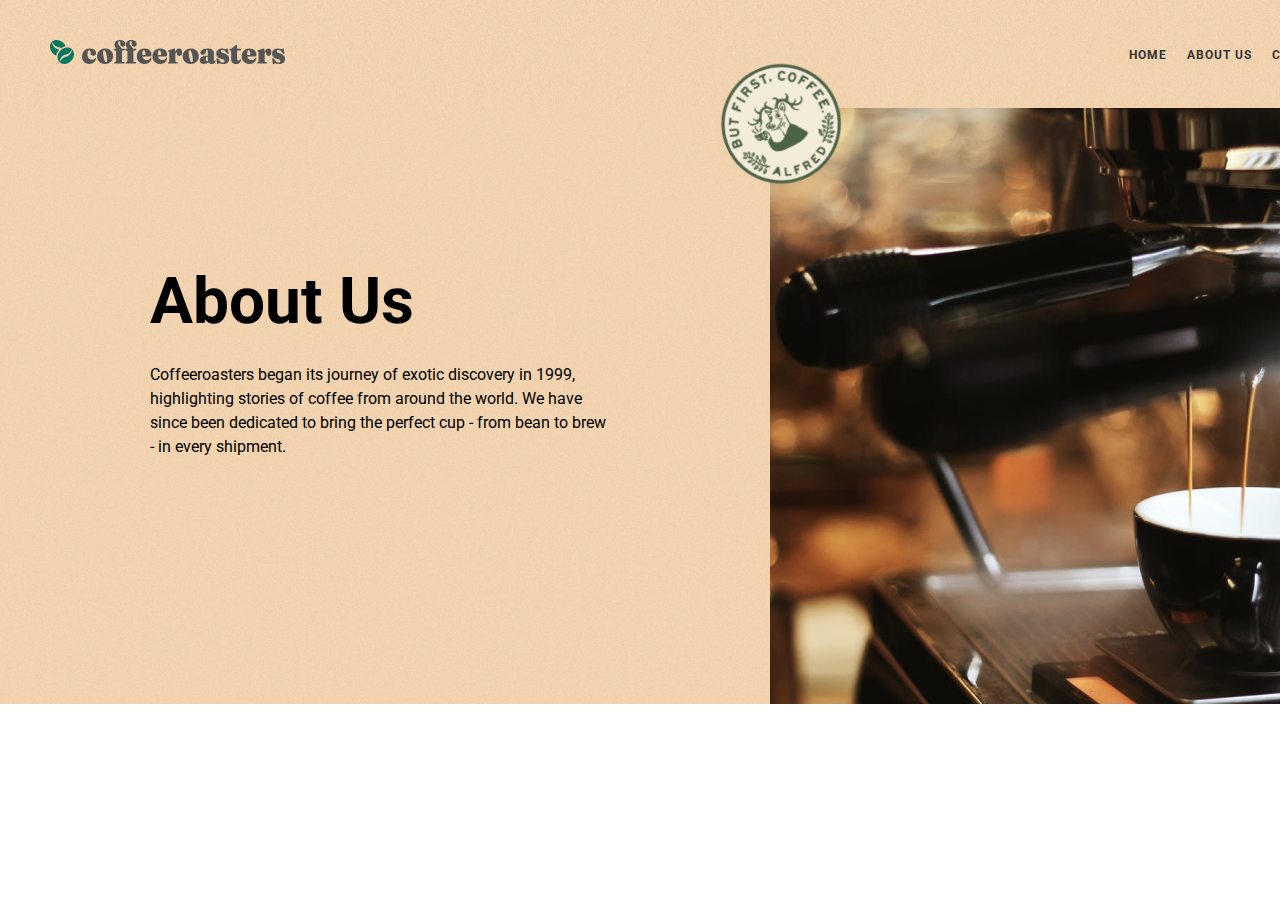
==== about.html @ d2a61e38 "new-file" ====
<!DOCTYPE html>
<html lang="en">
<head>
    <meta charset="UTF-8">
    <meta http-equiv="X-UA-Compatible" content="IE=edge">
    <meta name="viewport" content="width=device-width, initial-scale=1.0">
    <title>Coffeeroasters</title>
    <link rel="stylesheet" href="css/normalize.css">
    <link rel="stylesheet" href="css/main.css">
    <link rel="stylesheet" href="css/about.css">
</head>
<body>
    <header class="site-header">
		<div class="container">
			<div class="site-header-inner">
				<a class="logo" href="./index.html">
					<img src="images/logo.svg" width="235" height="24" alt="site logo">
				</a>
				<nav class="site-nav">
					<ul class="sitenav-list">
						<li class="sitenav-item">
							<a href="index.html">HOME</a>
						</li>
						<li class="sitenav-item">
							<a href="about.html">ABOUT US</a>
						</li>
						<li class="sitenav-item">
							<a href="#">Create your plan</a>
						</li>
					</ul>
				</nav>
			</div>
		</div>
	</header>
    <section>
        <div class="main-section">
            <div class="container">
                <div class="section-wrapper">
                    <div class="main-section-text">
                        <h1>About Us</h1>
                        <p>Coffeeroasters began its journey of exotic discovery in 1999, highlighting stories of coffee from around the world. We have since been dedicated to bring the perfect cup - from bean to brew - in every shipment.</p>
                    </div>
                    <div class="section-img about-section-img">
                        <img src="images/about-img.jpg" width="710" height="596" alt="img-header">
                        <div class="img"></div>
                    </div>
                </div>
            </div>
        </div>
    </section>
</body>
</html>
---- css/main.css ----
@import url('https://fonts.googleapis.com/css2?family=Cookie&family=Fredoka+One&family=Roboto:wght@400;500;700&display=swap');
*{
	margin: 0;
	padding: 0;
	box-sizing: border-box;
}
body{
	font-family: "Roboto","Arial", sans-serif;
	overflow-X: hidden;
}
.site-header{
	background-image: url("../images/section-bg.jpg");
}
.container{
	width: 1440px;
	margin: 0 auto;
	padding: 0 20px;
}
.site-header-inner{
	display: flex;
	justify-content: space-between;
}
.logo{
	display: block;
	padding: 40px 0 0 30px;
}
.site-nav{

}
.sitenav-list{
	list-style: none;
	display: flex;
}
.sitenav-item{
	padding: 45px 20px 45px 0;
}
.sitenav-item a{
	text-decoration: none;
	font-weight: 700;
	font-size: 12px;
	line-height: 14px;
	letter-spacing: 1px;
	text-transform: uppercase;
	color: #333333;
}
.main-section{
	background-image: url("../images/section-bg.jpg");
	background-size: contain;
	background-position: center;
}
.main-section-text{
	padding: 156px 104px 0 130px;
}
.section-wrapper{
	display: flex;
}
.section-img{
	position: relative;
	right: -60px;
	width: 710px;
	height: 696px;
}
.main-section-text h1{
	margin: 0;
	font-weight: 700;
	font-size: 64px;
	line-height: 75px;
	color: #000000
}
.main-section-text p{
	padding: 24px 0 34px 0;
	font-weight: 400;
	font-size: 16px;
	line-height: 24px;
	color: #000000;
}
.main-section-text a{
	text-decoration: none;
	padding: 16px 24px;
	position: absolute;
	width: 193px;
	height: 51px;
	background: #0A775F;
	border-radius: 100px;
	font-size: 16px;
	line-height: 19px;
	text-align: center;
	letter-spacing: 1px;
	color: #FFFFFF
}
.img{
	position: absolute;
	width: 160px;
	height:160px;
	top: 0;
	left: 0;
	transform: translate(-43% ,-40%);
	background-image: url(../images/circle.svg);
	background-size: contain;
	background-position: center;
}
.bg-img{
	z-index: 2;
	margin: 20px;
	background-image: url("../images/section-bg-blok.jpg");
	background-size: contain;
	background-position: center;
}
.section-blok h2{
	padding-top: 50px;
	text-transform: uppercase;
	font-weight: 700;
	font-size: 50px;
	line-height: 59px;
	text-align: center;
	color: #000000;
}
.section-wrapper-blok{
	width: 1114px;
	margin: 80px 143px 0 143px;
	padding-bottom: 50px;
}
.section-wrapper-blok li{
	list-style: none;
}
.section-blok-box{
	position: relative;
	display: flex;
	justify-content: center;
	align-items: center;
}
.coffe-img{
	position: absolute;
	top: -118px;
    left: -316px;
	width: 402px;
	height: 300px;
	background-image: url("../images/leaf-top-left.svg");
	background-repeat: no-repeat;
	background-size: contain;
	background-position: left;
}
.coffe-img-one{
	position: absolute;
	bottom: -164px;
    right: -524px;
	width: 477px;
	height: 300px;
	background-image: url("../images/leaf-center-right.svg");
	background-repeat: no-repeat;
	background-size: contain;
	background-position: left;
	z-index: 2;
}
.coffe-img-two{
	position: absolute;
	top: -50px;
    right: -370px;
	width: 253px;
	height: 215px;
	background-image: url("../images/leaf-center-right2.svg");
	background-repeat: no-repeat;
	background-size: contain;
	background-position: left;
}
.coffe-img-four{
	position: absolute;
	top: -40px;
    left: -374px;
	width: 316px;
	height: 269px;
	background-image: url("../images/leaf-left-bottom.svg");
	background-repeat: no-repeat;
	background-size: contain;
	background-position: left;
}
.section-blok-box img{
	width: 450px;
	height: 375px;
}
.section-blok-text h3{
	text-transform: uppercase;
	font-weight: 500;
	font-size: 48px;
	line-height: 56px;
	color: #333333;
}
.section-blok-text p{
	padding-top: 10px;
	font-weight: 400;
	font-size: 22px;
	line-height: 34px;
	color: #333333;
}
.section-blok-box:nth-child(1) .section-blok-text,
.section-blok-box:nth-child(3) .section-blok-text{
	padding: 0 94px 0 177px;
}
.section-blok-box:nth-child(2) .section-blok-text,
.section-blok-box:nth-child(4) .section-blok-text{
	padding: 0 177px 0 94px;
}
.coffe-choose-wrapper{
	height: 900px;
}
.section-coffe-choose{
	height: 703px;
	margin: 20px 20px 0 20px;
	background-image: url("../images/bg-orange.jpg");
	background-size: contain;
	background-position: center;
}
.choose-wrapper h2{
	padding-top: 50px;
	font-weight: 700;
	text-transform: uppercase;
	font-size: 50px;
	line-height: 59px;
	text-align: center;
	color: #FFFFFF;
}
.choose-blok{
	position: relative;
}
.choose-text{
	padding-top: 10px;
	width: 555px;
	margin: 0 auto;
	font-weight: 400;
	font-size: 16px;
	line-height: 28px;
	text-align: center;
	color: #FFFFFF;
	opacity: 0.8;
	}
	.choose-list{
		position: absolute;
		top: 90px;
		left: 0;
		display: flex;
		list-style: none;
	}
	.choose-item{
		position: relative;
		padding-top: 28px;
		width: 377px;
		font-weight: 500;
		font-size: 30px;
		line-height: 35px;
		color: #333333;
	}
	.choose-item:nth-child(1)::before{
		content: "";
		position: absolute;
		top: -13px;
		left: -42px;
		width: 128px;
		height: 135px;
		background-image: url("../images/text.svg");
		background-position: center;
		background-repeat: no-repeat;
		background-size: contain;
	}
	.choose-item:nth-child(2){
		margin: 0 105px;
	}
	.choose-item h3{
		padding-top: 28px;
	}
	.choose-item p{
		padding-top: 10px;
		font-weight: 400;
		font-size: 18px;
		line-height: 28px;
		color: #333333;
	}
	.section-pick{
		/* height: 703px; */
		margin: 140px 20px 50px 20px;
		background-image: url("../images/bg-green.jpg");
		background-size: contain;
		background-position: center;
	}
	.pick-text{
		text-transform: uppercase;
		padding-top: 50px;
		font-weight: 700;
		font-size: 50px;
		line-height: 59px;
		text-align: center;
		color: #fff;
	}
	.line{
		margin-top: 80px;
		display: flex;
		justify-content: space-between;
		align-items: center;
		width: 1000px;
		height: 2px;
		background-image: url("../images/line.svg");
		background-size: 950px ;
		background-position: left;
		background-repeat: no-repeat;
	}
	.line span{
		width: 60px;
		height: 60px;
		background: #F8F8F2;
		border: 4px solid #C99B67;
	}
	.section-pick-blok{
		padding-top: 50px;
		display: flex;
		justify-content: space-between;
	}
	.pick-box{
		position: relative;
		width: 433px;
		height: 396px;
		background: #F8F8F2;
		padding: 20px;
	}
	.pick-box:nth-child(3)::before{
		content: "";
		width: 191px;
		top: -50%;
		right: 20%;
		height: 129px;
		position: absolute;
		background-image: url("../images/coffe-ball.png");
		background-size: cover;
		background-position: center;
		background-repeat: no-repeat;
	}
	.pick-box span{
		display: flex;
		justify-content: flex-end;
		font-weight: 400;
		font-size: 64px;
		line-height: 75px;
		color: #333333;
		opacity: 0.8;
	}
	.pick-box p{
		padding: 0 8px 20px 0;
		font-weight: 400;
		font-size: 18px;
		line-height: 28px;
		color: #333333;
	}
	.pick-text-box{
		width: 243px;
		text-align: left;
		padding: 45px 0 10px 0;
		text-transform: uppercase;
		font-weight: 500;
		font-size: 40px;
		line-height: 47px;
		color: #333333;
	}
	.pick-blok-btn{
		display: flex;
		justify-content: center;
		align-items: center;
	}
	.pick-btn{
		display: inline-block;
		text-decoration: none;
		margin: 50px 0 60px 0;
		padding: 16px 24px;
		background: #C99B67;
		border-radius: 100px;
		font-weight: 500;
		font-size: 16px;
		line-height: 19px;
		text-align: center;
		letter-spacing: 1px;
		color: #fff;
	}
	footer{
		width: 100%;
		background-image: url("../images/footer-bg.jpg");
		background-size: contain;
		background-position: center;
	}
	.footer-blok{
		display: flex;
		justify-content:space-between;
		align-items: center;
	}
	.footer-logo{
		padding: 68px 0 68px 20px;
	}
	.footer-nav{
		list-style: none;
		display: flex;
	}
	.footer-list:nth-child(2){
		padding: 0 40px;
	}
	.footer-item{
		text-decoration: none;
		font-weight: 700;
		font-size: 16px;
		line-height: 19px;
		text-align: center;
		letter-spacing: 1px;
		text-transform: uppercase;
		color: #333333;
	}
	.social{
		display: flex;
		list-style: none;
		align-items: center;
	}
	.socil-item{
		padding-right: 30px;
	}
	.modal-window{
		position: fixed;
		top: 0;
		left: 0;
		width: 100%;
		height: 100%;
		display: none;
		justify-content: center;
		align-items: center;
		background: rgba(0, 0, 0, 0.5);
	}
	.modal-show{
		display: flex;
	}
	.modal{
		width: 563px;
		position: absolute;
		top: -100%;
		background: #F8F8F2;
		animation: anime 1.4s ;
		animation-fill-mode: forwards;
	}
	.modal-text{
		padding: 19px 0 19px 30px;
		font-size: 22px;
		line-height: 52px;
		text-transform: uppercase;
		color: #FFFFFF;
		background: #C99B67;
	}
	.modal-title h3{
		padding:  50px 30px 10px 30px;
		font-weight: 500;
		font-size: 24px;
		line-height: 34px;
	}
	.modal-title span{
		color: #0A775F;
	}
	.modal-title p{
		padding: 0 45px 0 30px;
		font-weight: 400;
		font-size: 18px;
		line-height: 26px;
		color: #333333;
		opacity: 0.8;
	}
	.modal-number{
		display: inline-block;
		padding: 63px 0 64px 30px;
		font-weight: 500;
		font-size: 24px;
		line-height: 28px;
		color: #000000;
	}
	.modal-close-btn{
		margin: 66px 0 0 212px;
		padding: 16px 24px;
		font-weight: 500;
		font-size: 20px;
		text-decoration: none;
		text-transform: uppercase;
		line-height: 23px;
		text-align: center;
		letter-spacing: 1px;
		color: #FFFFFF;
		background: #0A775F;
		border-radius: 100px;
	}
	@keyframes anime{
		100%{
		top: 23%;
		}
	}
---- css/about.css ----
*{
    margin: 0;
    padding: 0;
    box-sizing: border-box;
}
.about-section-img{
    width: 710px;
    height: 596px;
}
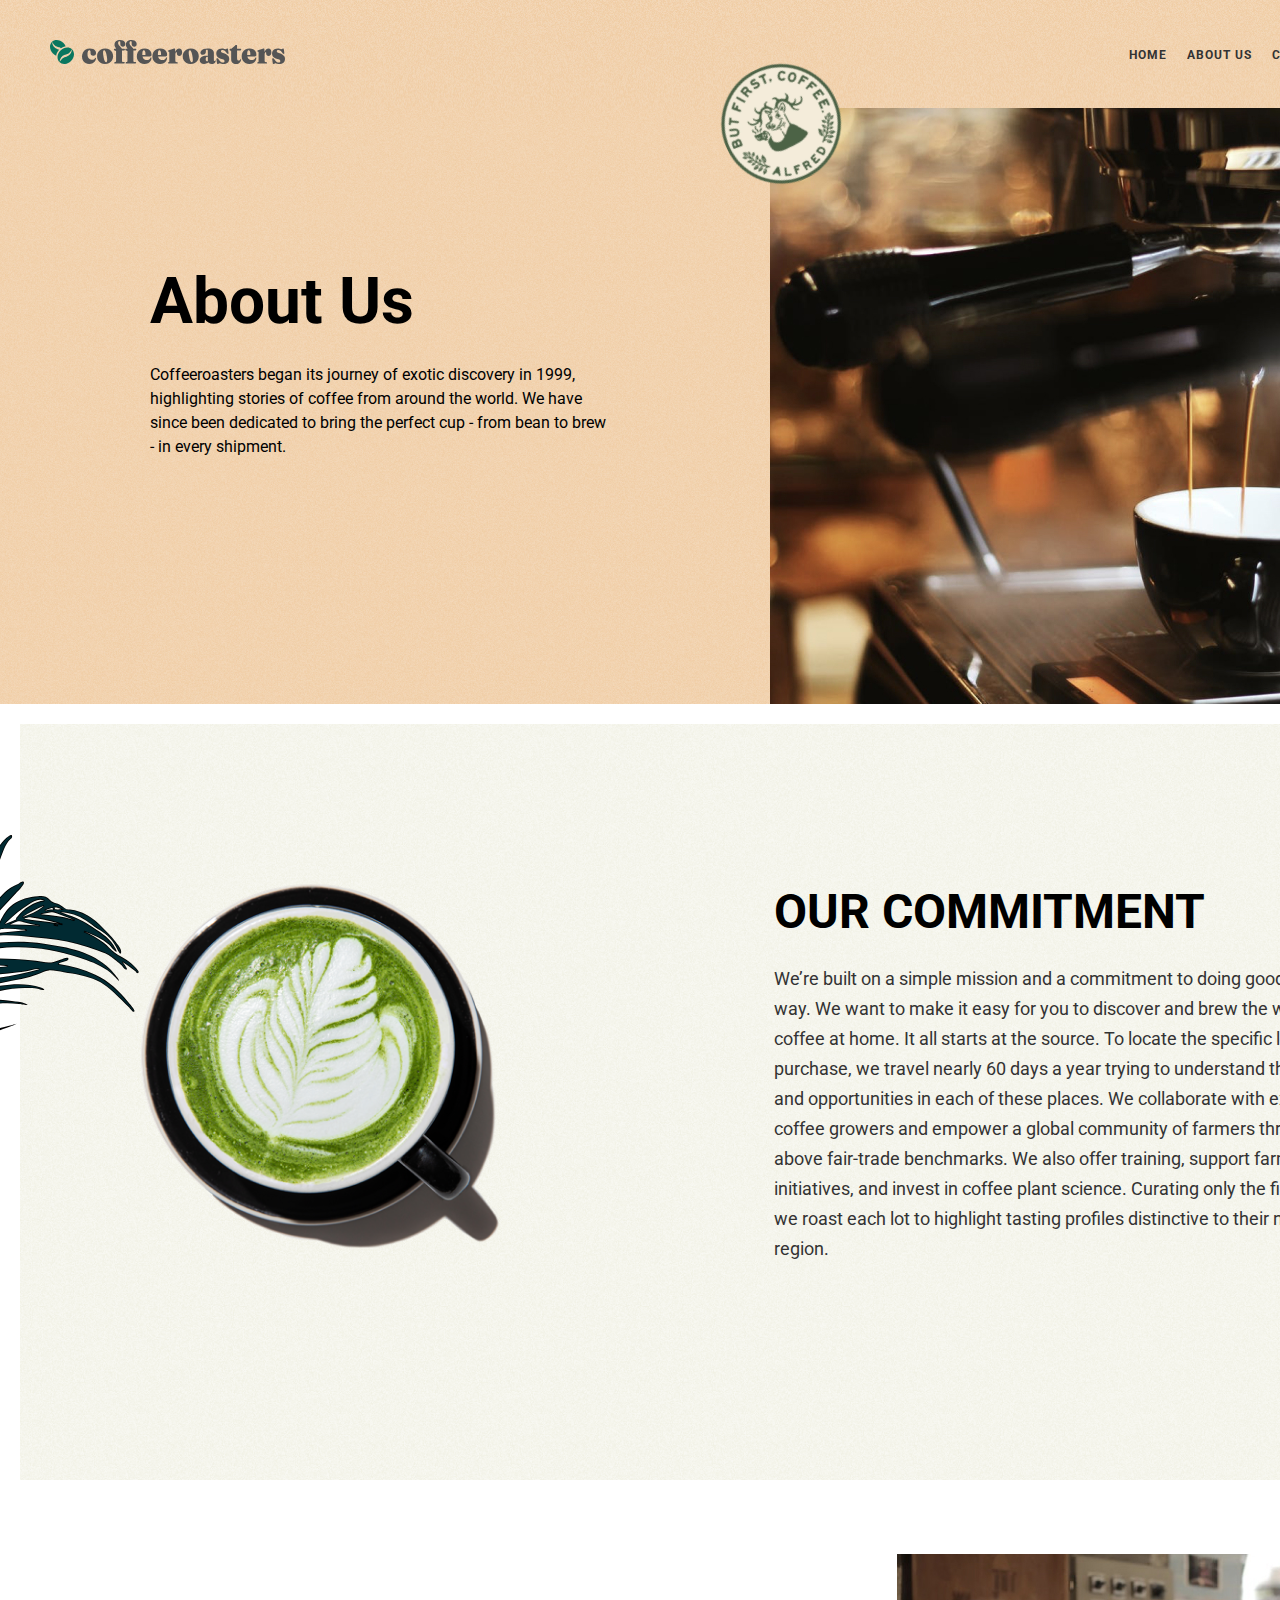
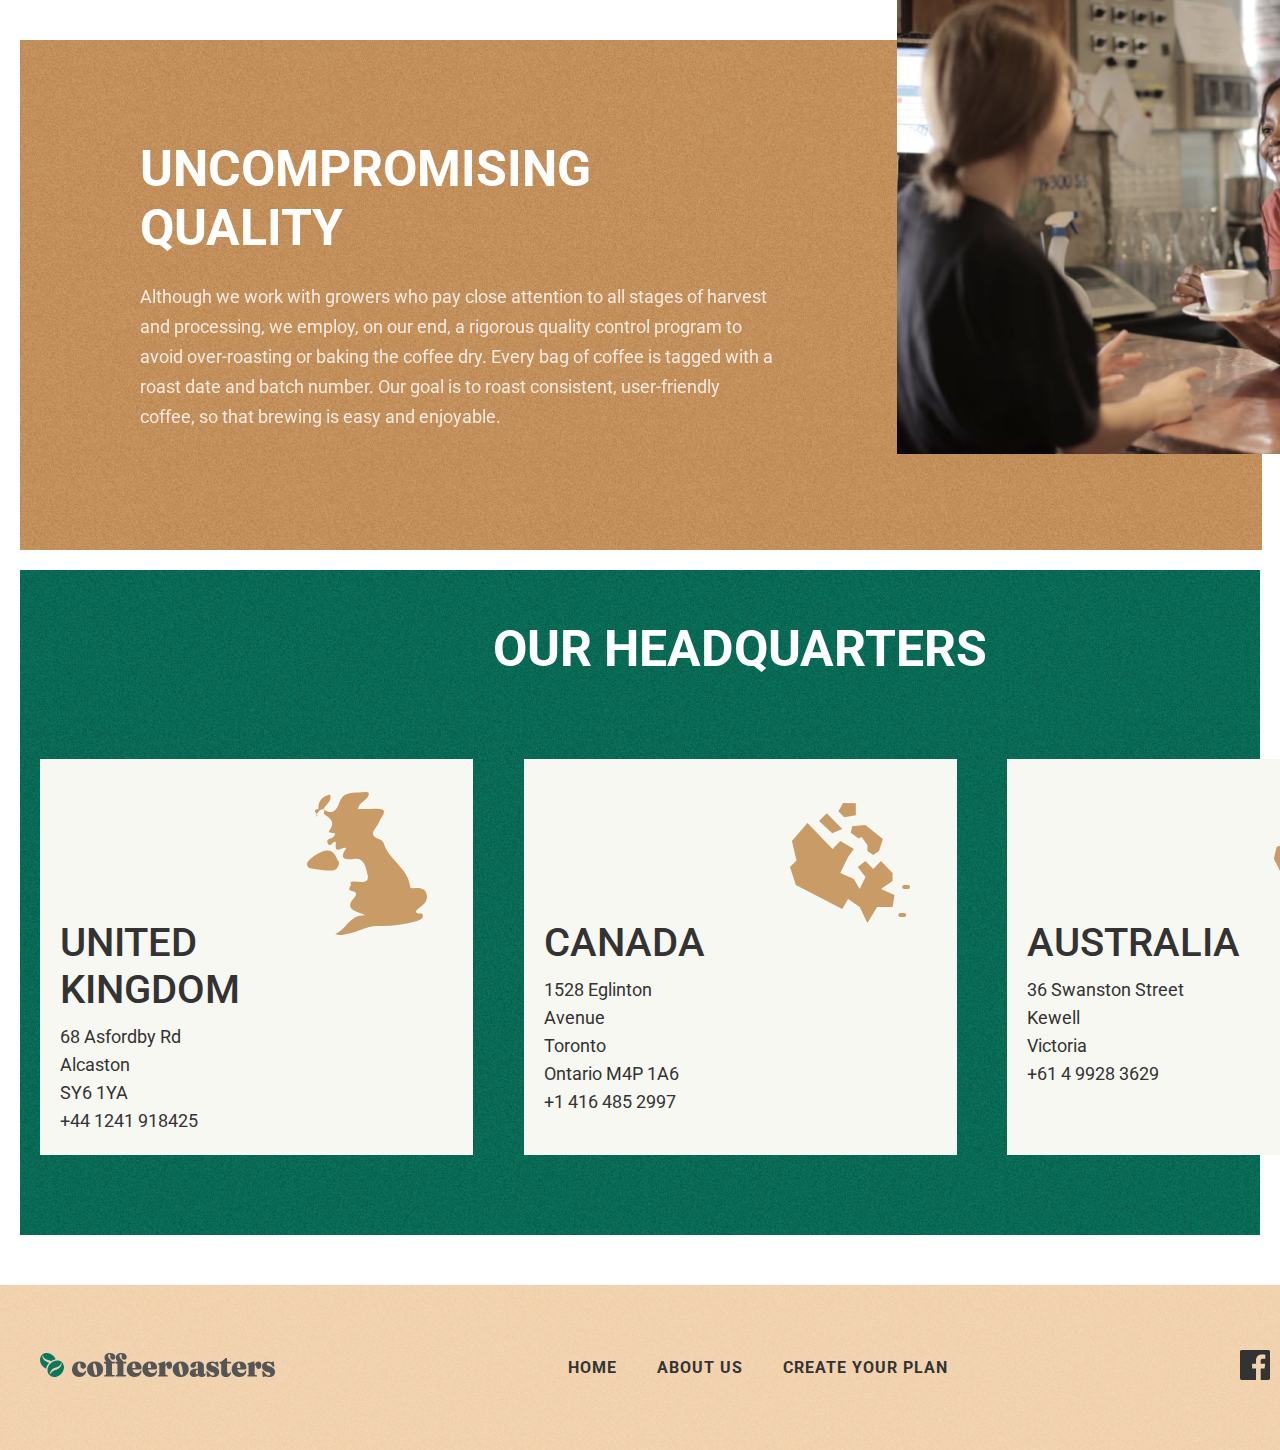
==== commit 19f9cd85: "new file teg" ====
--- a/about.html
+++ b/about.html
@@ -11,34 +11,36 @@
 </head>
 <body>
     <header class="site-header">
-		<div class="container">
-			<div class="site-header-inner">
-				<a class="logo" href="./index.html">
-					<img src="images/logo.svg" width="235" height="24" alt="site logo">
-				</a>
-				<nav class="site-nav">
-					<ul class="sitenav-list">
-						<li class="sitenav-item">
-							<a href="index.html">HOME</a>
-						</li>
-						<li class="sitenav-item">
-							<a href="about.html">ABOUT US</a>
-						</li>
-						<li class="sitenav-item">
-							<a href="#">Create your plan</a>
-						</li>
-					</ul>
-				</nav>
-			</div>
-		</div>
-	</header>
+        <div class="container">
+            <div class="site-header-inner">
+                <a class="logo" href="./index.html">
+                    <img src="images/logo.svg" width="235" height="24" alt="site logo">
+                </a>
+                <nav class="site-nav">
+                    <ul class="sitenav-list">
+                        <li class="sitenav-item">
+                            <a href="index.html">HOME</a>
+                        </li>
+                        <li class="sitenav-item">
+                            <a href="about.html">ABOUT US</a>
+                        </li>
+                        <li class="sitenav-item">
+                            <a href="./create.html">Create your plan</a>
+                        </li>
+                    </ul>
+                </nav>
+            </div>
+        </div>
+    </header>
     <section>
         <div class="main-section">
             <div class="container">
                 <div class="section-wrapper">
                     <div class="main-section-text">
                         <h1>About Us</h1>
-                        <p>Coffeeroasters began its journey of exotic discovery in 1999, highlighting stories of coffee from around the world. We have since been dedicated to bring the perfect cup - from bean to brew - in every shipment.</p>
+                        <p>Coffeeroasters began its journey of exotic discovery in 1999, highlighting stories of coffee
+                            from around the world. We have since been dedicated to bring the perfect cup - from bean to
+                            brew - in every shipment.</p>
                     </div>
                     <div class="section-img about-section-img">
                         <img src="images/about-img.jpg" width="710" height="596" alt="img-header">
@@ -48,5 +50,102 @@
             </div>
         </div>
     </section>
+    <section class="main-site">
+        <div class="mainsite-wrapper">
+            <div class="container">
+                <div class="about-img">
+                    <div class="main-site-title">
+                        <div class="our-commitment-title">
+                            <h2>Our commitment</h2>
+                            <p>We’re built on a simple mission and a commitment to doing good along the way. We want to
+                                make
+                                it
+                                easy for you to discover and brew the world’s best coffee at home. It all starts at the
+                                source.
+                                To locate the specific lots we want to purchase, we travel nearly 60 days a year trying
+                                to
+                                understand the challenges and opportunities in each of these places. We collaborate with
+                                exceptional coffee growers and empower a global community of farmers through with well
+                                above
+                                fair-trade benchmarks. We also offer training, support farm community initiatives, and
+                                invest in
+                                coffee plant science. Curating only the finest blends, we roast each lot to highlight
+                                tasting
+                                profiles distinctive to their native growing region.</p>
+                        </div>
+                    </div>
+                </div>
+            </div>
+        </div>
+    </section>
+    <section class="quality">
+        <div class="quality-wrapper">
+            <div class="container">
+                <div class="quality-title">
+                    <h2>Uncompromising quality</h2>
+                    <p>Although we work with growers who pay close attention to all stages of harvest and processing, we
+                        employ, on our end, a rigorous quality control program to avoid over-roasting or baking the
+                        coffee dry. Every bag of coffee is tagged with a roast date and batch number. Our goal is to
+                        roast consistent, user-friendly coffee, so that brewing is easy and enjoyable.
+                    </p>
+                </div>
+            </div>
+        </div>
+    </section>
+    <div class="section-pick section-about-pick">
+        <div class="container">
+            <h2 class="pick-text">Our headquarters</h2>
+            <div class="section-pick-blok about-pick">
+                <div class="pick-box about-pick-box">
+                    <h3 class="pick-text-box about-pick-text">United Kingdom</h3>
+                    <div class="about-pick-title">
+                        <p>68 Asfordby Rd
+                            Alcaston<br>
+                            SY6 1YA <br>
+                            +44 1241 918425
+                        </p>
+                    </div>
+                </div>
+                <div class="pick-box">
+                    <h3 class="pick-text-box about-pick-text">Canada</h3>
+                    <div class="about-pick-title">
+                        <p>
+                            1528 Eglinton Avenue <br>
+                            Toronto <br>
+                            Ontario M4P 1A6 <br>
+                            +1 416 485 2997</p>
+                    </div>
+                </div>
+                <div class="pick-box ">
+                    <h3 class="pick-text-box about-pick-text">Australia</h3>
+                    <div class="about-pick-title">
+                        <p>36 Swanston Street
+                            Kewell <br>
+                            Victoria <br>
+                            +61 4 9928 3629</p>
+                    </div>
+                </div>
+            </div>
+        </div>
+    </div>
+    <footer>
+        <div class="container">
+            <div class="footer-blok">
+                <div class="footer-logo">
+                    <a href="./index.html"><img src="./images/logo.svg" alt="site logo"></a>
+                </div>
+                <ul class="footer-nav">
+                    <li class="footer-list"><a class="footer-item" href="#"> HOME</a></li>
+                    <li class="footer-list"><a class="footer-item" href="#">ABOUT US</a> </li>
+                    <li class="footer-list"><a class="footer-item" href="#">Create your plan</a> </li>
+                </ul>
+                <ul class="social">
+                    <li class="socil-item"><a href="#"><img src="./images/facebook.svg" alt="facebook"></a></li>
+                    <li class="socil-item"><a href="#"><img src="./images/twitter.svg" alt="twitter"></a></li>
+                    <li class="socil-item"><a href="#"><img src="./images/instagramm.svg" alt="instagramm"></a></li>
+                </ul>
+            </div>
+        </div>
+    </footer>
 </body>
 </html>--- a/css/main.css
+++ b/css/main.css
@@ -487,6 +487,6 @@
 	}
 	@keyframes anime{
 		100%{
-		top: 23%;
+		top: 20%;
 		}
 	}--- a/css/about.css
+++ b/css/about.css
@@ -6,4 +6,155 @@
 .about-section-img{
     width: 710px;
     height: 596px;
+}
+.main-site{
+    margin: 20px;
+    width: 100%;
+    height: 100%;
+    background-image: url("../images/about-bg.png");
+    background-size: contain;
+    background-position: center;
+    background-size: contain;
+}
+.about-img{
+    position: relative;
+}
+.about-img::before{
+    position: absolute;
+    top: 12%;
+    left: -18%;
+    content: "";
+    height: 299px;
+    width: 402px;
+    background-image: url(../images/leaf-top-left.svg);
+    background-size: contain;
+    background-position: center;
+    background-repeat: no-repeat;
+}
+.our-commitment-title {
+    width: 626px;
+}
+.main-site-title{
+    padding: 160px 40px 216px 100px;
+    display: flex;
+    justify-content: space-between;
+}
+.main-site-title::before{
+    content: "";
+    width: 360px;
+    height: 364px;
+    display: flex;
+    background-image: url("../images/about-coffe.png");
+    background-size: contain;
+    background-position: center;
+    background-size: contain;
+    background-repeat: no-repeat;
+}
+.our-commitment-title h2{
+    font-size: 48px;
+    line-height: 56px;
+    text-transform: uppercase;
+    color: #000000;
+}
+.our-commitment-title p{
+    padding-top: 24px;
+    font-weight: 400;
+    font-size: 18px;
+    line-height: 30px;
+    color: #333333;
+}
+.quality {
+    margin: 160px 20px 20px 20px;
+    width: 97%;
+    height: 100%;
+    background-image: url("../images/about-orange.jpg");
+    background-size: contain;
+    background-position: center;
+    background-size: contain;
+}
+.quality-title{
+    width: 733px;
+    padding: 100px 0 118px 100px;
+    position: relative;
+}
+.quality-title::before{
+    position: absolute;
+    top: -17%;
+    right: -92%;    
+    content: "";
+    width: 550px;
+    height: 500px;
+    display: flex;
+    background-image: url("../images/about-coffe-img.jpg");
+    background-size: contain;
+    background-position: center;
+    background-size: contain;
+    background-repeat: no-repeat;
+}
+.quality-title h2{
+    text-transform: uppercase;
+    font-weight: 700;
+    font-size: 50px;
+    line-height: 59px;
+    color: #FFFFFF;
+}
+.quality-title p{
+    padding-top: 24px;
+    font-weight: 400;
+    font-size: 18px;
+    line-height: 30px;
+    color: #FFFFFF;
+    opacity: 0.8;
+}
+.section-about-pick{
+    margin-top: 20px;
+}
+.about-pick{
+    padding: 80px 0 80px 0;
+}
+.about-pick-box{
+    position: relative;
+}
+.about-pick-text{
+    padding-top: 140px;
+}
+.about-pick-title{
+    height: 112px;
+    width: 178px;
+}
+.pick-box:nth-child(1):before{
+    position: absolute;
+    top: -81px;
+    right: 20px;
+    content: "";
+    width: 63%;
+    height: 68%;
+    background-image: url(../images/kingdon-map.svg);
+    background-size: 120px 143px;
+    background-position: calc(50% + 50px) calc(50% + 50px);
+    background-repeat: no-repeat;
+}
+.pick-box:nth-child(2):before{
+    position: absolute;
+    top: -81px;
+    right: 20px;
+    content: "";
+    width: 63%;
+    height: 68%;
+    background-image: url(../images/canada-map.svg);
+    background-size: 120px 143px;
+    background-position: calc(50% + 50px) calc(50% + 50px);
+    background-repeat: no-repeat;
+}
+.pick-box:nth-child(3):before{
+    position: absolute;
+    top: -81px;
+    right: 20px;
+    content: "";
+    width: 63%;
+    height: 68%;
+    background-image: url(../images/australya-map.svg);
+    background-size: 120px 143px;
+    background-position: calc(50% + 50px) calc(50% + 50px);
+    background-repeat: no-repeat;
 }